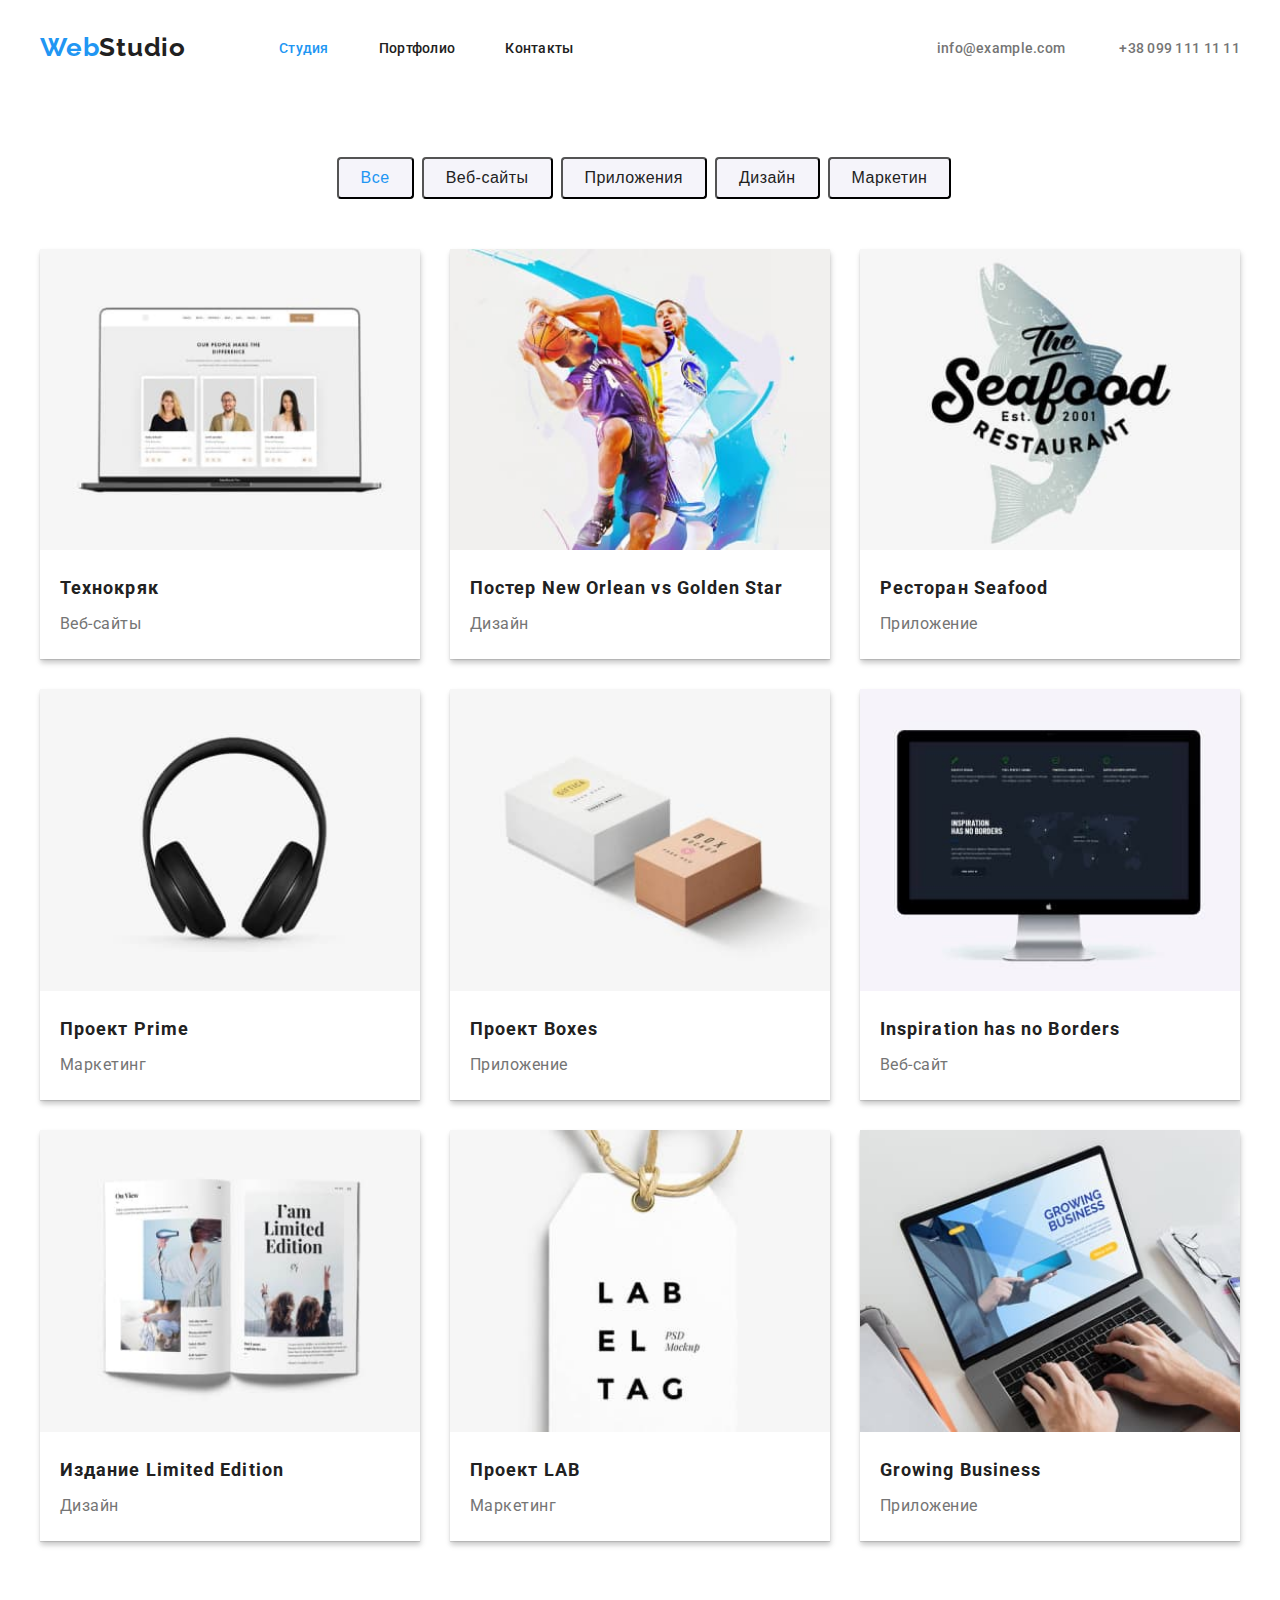
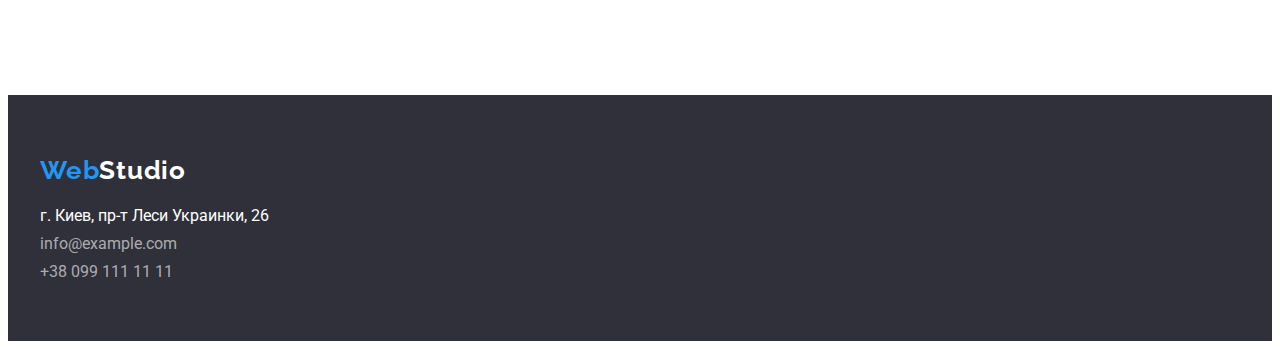
==== portfolio.html @ 837a4684 "1 sample" ====
<!DOCTYPE html>
<html lang="ru">

<head>
    <meta charset="UTF-8">
    <meta http-equiv="X-UA-Compatible" content="IE=edge">
    <meta name="viewport" content="width=device-width, initial-scale=1.0">
    <title>Портфолио</title>
    <link rel="preconnect" href="https://fonts.googleapis.com">
    <link rel="preconnect" href="https://fonts.gstatic.com" crossorigin>
    <link
        href="https://fonts.googleapis.com/css2?family=Raleway:wght@700&family=Roboto:wght@400;500;700;900&display=swap"
        rel="stylesheet">
    <link rel="stylesheet" href="https://cdnjs.cloudflare.com/ajax/libs/modern-normalize/1.1.0/modern-normalize.min.css"
        integrity="sha512-wpPYUAdjBVSE4KJnH1VR1HeZfpl1ub8YT/NKx4PuQ5NmX2tKuGu6U/JRp5y+Y8XG2tV+wKQpNHVUX03MfMFn9Q=="
        crossorigin="anonymous" referrerpolicy="no-referrer" />
    <link rel="stylesheet" href="./css/styles.css" />
</head>

<body>
    <!--Шапка сайта-->
    <header class="header">
        <div class="container header-container">
            <a class="header-logo link" href="/" target="_blank">
                <span id="logo-blue">Web</span><span id="logo-black">Studio</span>
            </a>
            <nav class="header-nav">
                <ul class="list header-list">
                    <li class="header-item"><a class="link header-link current" href="./index.html">Студия</a></li>
                    <li class="header-item"><a class="link header-link" href="">Портфолио</a></li>
                    <li class="header-item"><a class="link header-link" href="">Контакты</a></li>
                </ul>
            </nav>
            <div class="header-connect">
                <a class="link contact-contact" href="mailto:info@example.com">info@example.com</a></li>
                <a class="link contact-tel" href="tel:+380991111111">+38 099 111 11 11</a></li>
            </div>
        </div>
    </header>
    <main>
        <!--Герой-->
        <section class="about-buttons">
            <div class="container">
            <ul class="list btn-list">
                <li><button type="button" class="btn-item current">Все</button></li>
                <li><button type="button" class="btn-item">Веб-сайты</button></li>
                <li><button type="button" class="btn-item">Приложения</button></li>
                <li><button type="button" class="btn-item">Дизайн</button></li>
                <li><button type="button" class="btn-item">Маркетин</button></li>
                </div>
            </ul>
        </div>
            <!--Преимущества-->
            
            <div class="container cards">
            <ul class="about-cards">
                <li class="list card-list">
                    <article class="card">
                        <div class="card-thumb">
                    <img src="./images2/img-10.jpg" alt="" width="270">
                        </div>
                        <div class="card-content">
                    <h2 class="cards-title">Технокряк</h2>
                    <p class="cards-after-title">Веб-сайты</p>
                        </div>
                    </article>
                </li>
                <li class="list card-list">
                    <article class="card">
                        <div class="card-thumb">
                    <img src="./images2/img-3-2.jpg" alt="" width="270">
                    </div>
                    <div class="card-content">
                    <h2 lang="en" class="cards-title">Постер New Orlean vs Golden Star</h2>
                    <p class="cards-after-title">Дизайн</p>
                    </div>
                    </article>
                </li>
                <li class="list card-list">
                    <article class="card">
                        <div class="card-thumb">
                    <img src="./images2/img-4-2.jpg" alt="" width="270">
                    </div>
                    <div class="card-content">
                    <h2 lang="en" class="cards-title">Ресторан Seafood</h2>
                    <p class="cards-after-title">Приложение</p>
                    </div>
                    </article>
                </li>
                <li class="list card-list">
                    <article class="card">
                        <div class="card-thumb">
                    <img src="./images2/img-5-2.jpg" alt="" width="270">
                    </div>
                    <div class="card-content">
                    <h2 lang="en" class="cards-title">Проект Prime</h2>
                    <p class="cards-after-title">Маркетинг</p>
                    </div>
                    </article>
                </li>
                <li class="list card-list">
                    <article class="card">
                        <div class="card-thumb">
                    <img src="./images2/img-2-2.jpg" alt="" width="270">
                    </div>
                    <div class="card-content">
                    <h2 lang="en" class="cards-title">Проект Boxes</h2>
                    <p class="cards-after-title">Приложение</p>
                    </div>
                    </article>
                </li>
                <li class="list card-list">
                    <article class="card">
                        <div class="card-thumb">
                    <img src="./images2/img-6-3.jpg" alt="" width="270">
                    </div>
                    <div class="card-content">
                    <h2 lang="en" class="cards-title">Inspiration has no Borders</h2>
                    <p class="cards-after-title">Веб-сайт</p>
                    </div>
                    </article>
                </li>
                <li class="list card-list">
                    <article class="card">
                        <div class="card-thumb">
                    <img src="./images2/img-7-2.jpg" alt="" width="270">
                    </div>
                    <div class="card-content">
                    <h2 class="cards-title">Издание Limited Edition</h2>
                    <p class="cards-after-title">Дизайн</p>
                    </div>
                    </article>
                </li>
                <li class="list card-list">
                    <article class="card">
                        <div class="card-thumb">
                    <img src="./images2/img-8-2.jpg" alt="" width="270">
                    </div>
                    <div class="card-content">
                    <h2 lang="en" class="cards-title">Проект LAB</h2>
                    <p class="cards-after-title">Маркетинг</p>
                    </div>
                    </article>
                </li>
                <li class="list card-list">
                    <article class="card">
                        <div class="card-thumb">
                    <img src="./images2/img-9-2.jpg" alt="" width="270">
                    </div>
                    <div class="card-content">
                    <h2 lang="en" class="cards-title">Growing Business</h2>
                    <p class="cards-after-title">Приложение</p>
                    </div>
                    </article>
                </li>
            </div>
            </ul>
        </section>
    </main>

    <!--Футер-->

    <footer class="footer">
        <div class="container">
        <a class="footer-logo link" href="/" target="_blank">
            <span id="logo-blue">Web</span><span id="logo-white">Studio</span>
        </a>
        <address class="address">
            г. Киев, пр-т Леси Украинки, 26
        </address>
      <address class="address tel">
        <p class="kuku"><a class="link" href="mailto:info@example.com">info@example.com</a></p>
         <p><a class="link tel " href="tel:+380991111111">+38 099 111 11 11</a></p>
        </address>
        </div>
    </footer>
</body>

</html>
---- css/styles.css ----
:root {
  --header-color: #ffffff;
  --first-title-color: #212121;
  --second-title-color: #757575;
  --accent-color: #2196f3;
  --first-btn-color: #ffffff;
  --second-btn-color: #2196f3;
}

body {
  font-family: Roboto, sans-serif;
  color: var(--first-title-color);
}

p,
h1,
h2,
h3,
h4,
h5,
h6 {
  margin: 0;
}
ul,
ol {
  margin: 0;
  padding-left: 0;
}
img {
  display: block;
  min-width: 100%;
  height: auto;
}

.container {
  width: 1200px;
  padding-left: 15px;
  padding-right: 15px;
  margin: 0 auto;
}

.list {
  list-style: none;
}
.link {
  text-decoration: none;
}
.header-button {
  cursor: pointer;
}
.btn-item {
  cursor: pointer;
}

.img {
  display: block;
}
/* -----HEADER------- */

.header-link.current {
  color: #2196f3;
}
.btn-item.current {
  color: var(--accent-color);
}

.header {
  background: var(--header-color);
  padding-top: 24px;
  margin-bottom: 25px;
}
.header-container {
  display: flex;
  align-items: center;
}
.header-list {
  display: flex;
}
.header-connect {
  margin-left: auto;
}
.header-logo {
  font-family: Raleway;
  font-style: normal;
  font-weight: bold;
  font-size: 26px;
  line-height: 1.19;
  letter-spacing: 0.03em;
  color: var(--first-title-color);
  margin-right: 93px;
}
#logo-black {
  color: var(--first-title-color);
}

#logo-blue {
  color: var(--accent-color);
}

.contact-contact:hover,
.contact-contact:focus,
.contact-tel:hover,
.contact-tel:focus {
  color: var(--accent-color);
}

.header-link:hover,
.header-link:focus {
  color: var(--accent-color);
}

.header-button {
  font-family: inherit;
  font-weight: bold;
  font-size: 16px;
  line-height: 1.8;
  letter-spacing: 0.06em;
  color: var(--first-btn-color);
  background-color: var(--second-btn-color);
  padding-right: 32px;
  padding-left: 32px;
  padding-top: 10px;
  padding-bottom: 10px;
  border-radius: 4px;
}

.header-button:hover,
.header-button:focus {
  color: rgba(0, 0, 0, 0.15);
}
.main-button {
  padding-top: 200px;
  padding-bottom: 200px;
  background: rgba(47, 48, 58, 0.4);
  background-image: linear-gradient(
      rgba(47, 48, 58, 0.4),
      rgba(47, 48, 58, 0.4)
    ),
    url(../images3/Img-2.jpg);
  background-position: center;
  background-repeat: no-repeat;
  max-width: 1600px;
}

.pre-title-button {
  font-weight: 900;
  font-size: 44px;
  line-height: 1.36;
  text-align: center;
  letter-spacing: 0.06em;
  text-transform: uppercase;
  color: #a32c2c;
  margin-bottom: 30px;
  width: 686px;
  margin-right: auto;
  margin-left: auto;
}

.header-link {
  font-weight: 500;
  font-size: 14px;
  line-height: 1.14px;
  letter-spacing: 0.02em;
  color: #212121;
}
.header-item:not(:last-child) {
  margin-right: 50px;
}
.header-social-icon {
  display: flex;
  margin-right: 10px;
  justify-content: center;
  align-items: center;
}
.contact-contact {
  margin-right: 50px;
}

.contact-contact,
.contact-tel {
  font-weight: 500;
  font-size: 14px;
  line-height: 1.14;
  letter-spacing: 0.02em;
  color: #757575;
}

/* -----HERO------- */
.hero-container {
  justify-content: center;
}

.features {
  padding-top: 94px;
}
.about {
  padding-top: 94px;
  padding-bottom: 94px;
}

.hero {
  background-color: #e5e5e5;
}
.icon-features {
  background: #f5f4fa;
  border-radius: 4px;
  width: 270px;
  height: 120px;
  display: flex;
  justify-content: center;
  align-items: center;
  margin-bottom: 30px;
}

.features-item {
  font-weight: 500;
  font-size: 16px;
  line-height: 1.6;
  text-align: center;
  letter-spacing: 0.03em;
  color: #212121;
  width: 270px;
}

.features-item:not(:last-child) {
  margin-right: 30px;
}

.features-list {
  display: flex;
  justify-content: center;
}
.features-item h3 {
  font-weight: bold;
  font-size: 14px;
  line-height: 1.14;
  letter-spacing: 0.03em;
  text-transform: uppercase;
  color: #212121;
  text-align: left;
}
.features-after-title {
  font-weight: normal;
  font-size: 14px;
  line-height: 1.7;
  letter-spacing: 0.03em;
  color: #757575;
  display: list-item;
  text-align: left;
  margin-top: 10px;
}

.main-button {
  padding-top: 200px;
  padding-bottom: 200px;
  text-align: center;
}

.header-button:hover,
.header-button:focus {
  color: rgba(0, 0, 0, 0.15);
}
.about-title {
  font-weight: bold;
  font-size: 36px;
  line-height: 1.16;
  text-align: center;
  letter-spacing: 0.03em;
  color: #212121;
  margin-bottom: 50px;
}
.about-list {
  display: flex;
  flex-wrap: wrap;
}
.about-item:not(:last-child) {
  margin-right: 30px;
}

.team {
  padding-top: 94px;
  padding-bottom: 94px;
  background-color: #f5f4fa;
}
.team-list {
  display: flex;
  flex-wrap: wrap;
  padding: 0;
  margin: 0;
}

.our-team {
  background: #ffffff;
  box-shadow: 0px 1px 3px rgba(0, 0, 0, 0.12), 0px 1px 1px rgba(0, 0, 0, 0.14),
    0px 2px 1px rgba(0, 0, 0, 0.2);
  border-radius: 0px 0px 4px 4px;
  overflow: hidden;
}

.about-item-team:not(:last-child) {
  margin-right: 30px;
}

.team-pre-title {
  font-weight: bold;
  font-size: 36px;
  line-height: 1.16;
  text-align: center;
  letter-spacing: 0.03em;
  color: #212121;
  margin-bottom: 50px;
}
.team-content {
  padding-bottom: 30px;
  padding-top: 30px;
  box-shadow: 0px 1px 3px rgba(0, 0, 0, 0.12), 0px 1px 1px rgba(0, 0, 0, 0.14),
    0px 2px 1px rgba(0, 0, 0, 0.2);
}
.team-social-link {
  width: 44px;
  height: 44px;
  background-color: #ffffff;
  display: flex;
  justify-content: center;
  align-items: center;
  border-radius: 50%;
}

.team-social-link:hover,
.team-social-link:focus {
  background-color: #2196f3;
}

.team-social-link:hover .team-social-icon,
.team-social-link:focus .team-social-icon {
  fill: #ffffff;
}
.team-social-icon {
  fill: #afb1b8;
}

.team-social-list {
  display: flex;
  justify-content: center;
}
.team-social-item + .team-social-item {
  margin-left: 10px;
}

.team-title {
  font-weight: 500;
  font-size: 16px;
  line-height: 1.18;
  text-align: center;
  letter-spacing: 0.03em;
  color: #212121;
  padding-bottom: 10px;
}

.team-after-title {
  font-weight: normal;
  font-size: 16px;
  line-height: 1.18;
  text-align: center;
  letter-spacing: 0.03em;
  color: #757575;
  margin-bottom: 16px;
}
.about-buttons {
  margin-top: 94px;
}
.btn-item {
  font-weight: 500;
  font-size: 16px;
  line-height: 1.6;
  text-align: center;
  letter-spacing: 0.03em;
  color: #212121;
  background: #f5f4fa;
  border-radius: 4px;
  margin-bottom: 50px;
  padding-bottom: 6px;
  padding-top: 6px;
  padding-left: 22px;
  padding-right: 22px;
  margin-left: 8px;
}

.btn-list {
  display: flex;
  justify-content: center;
}
.btn-item:hover,
.btn-item:focus {
  color: #2196f3;
}
.btn-item:hover,
.btn-item:focus {
  box-shadow: 0px 3px 1px rgba(0, 0, 0, 0.1), 0px 1px 2px rgba(0, 0, 0, 0.08),
    0px 2px 2px rgba(0, 0, 0, 0.12);
  border-radius: 4px;
}
.about-cards {
  padding: 0;
  margin: 0;
  list-style: 0;
  display: flex;
  flex-wrap: wrap;
  margin-left: -30px;
  margin-bottom: 30px;
}
.card-list {
  width: calc(100% / 3 - 30px);
  margin-left: 30px;
  margin-bottom: 30px;
}
.card {
  background: #ffffff;
  border-radius: 1px solid #eeeeee;
  overflow: hidden;
  box-sizing: border-box;
  box-shadow: 0px 1px 1px rgba(0, 0, 0, 0.12), 0px 4px 4px rgba(0, 0, 0, 0.06),
    1px 4px 6px rgba(0, 0, 0, 0.16);
}

.card:hover {
  box-shadow: 0px 1px 1px rgba(0, 0, 0, 0.12), 0px 4px 4px rgba(0, 0, 0, 0.06),
    1px 4px 6px rgba(0, 0, 0, 0.16);
}

.container.cards {
  padding-bottom: 94px;
}

.card-content {
  padding-left: 20px;
  padding-right: 20px;
  padding-bottom: 20px;
  padding-top: 20px;
}

.cards-title {
  font-weight: bold;
  font-size: 18px;
  line-height: 2;
  letter-spacing: 0.06em;
  color: #212121;
}

.cards-after-title {
  font-weight: normal;
  font-size: 16px;
  line-height: 1.8;
  letter-spacing: 0.03em;
  color: #757575;
  margin-top: 4px;
}
.clients-title {
  font-family: Roboto;
  font-style: normal;
  font-weight: bold;
  font-size: 36px;
  line-height: 1.1;
  text-align: center;
  letter-spacing: 0.03em;
  color: #212121;
  margin-bottom: 50px;
}
.section-our-clients {
  padding-top: 94px;
  padding-bottom: 94px;
  background: #e5e5e5;
}
.clients-social-list {
  display: flex;
  justify-content: center;
  margin: 0;
  padding: 0;
}

.clients-social-item {
  margin-right: 30px;
}
.clients-social-link {
  width: 170px;
  height: 92px;
  display: flex;
  justify-content: center;
  align-items: center;
  border: 1px solid #afb1b8;
  box-sizing: border-box;
  border-radius: 4px;
}
/* -----FOOTER------- */

.footer {
  background-color: #2f303a;
  padding-top: 60px;
  padding-bottom: 60px;
}
.address {
  color: var(--header-color);
}
.footer-logo {
  font-family: Raleway;
  font-style: normal;
  font-weight: bold;
  font-size: 26px;
  line-height: 1.19;
  letter-spacing: 0.03em;
  color: #2196f3;
}
.footer .link:hover,
.footer .link:focus,
.footer .tel:hover,
.footer .tel:focus {
  color: var(--accent-color);
}

.footer .link,
.footer .tel {
  color: rgba(255, 255, 255, 0.6);
}
#logo-white {
  color: #ffffff;
}
.footer .address {
  font-style: normal;
}
.address.address.tel {
  margin-top: 9px;
}
.footer.footer-logo {
  padding-bottom: 9px;
  margin-top: 60px;
}
.address.address {
  margin-top: 20px;
}
.kuku {
  margin-bottom: 9px;
}

.footer-right-title {
  font-style: normal;
  font-weight: bold;
  font-size: 14px;
  line-height: 1.14;
  letter-spacing: 0.03em;
  text-transform: uppercase;
  color: #ffffff;
  text-align: center;
  text-align: left;
  margin-bottom: 20px;
}

.footer-social-link:hover,
.footer-social-link:focus {
  background-color: #2196f3;
}

.footer-social-link:hover .footer-social-icon,
.footer-social-link:focus .footer-social-icon {
  fill: #ffffff;
}
.footer-social-icon {
  fill: #ffffff;
}
.footer-social-link {
  width: 44px;
  height: 44px;
  background-color: rgba(255, 255, 255, 0.1);
  display: flex;
  justify-content: center;
  align-items: center;
  border-radius: 50%;
}

.footer-social-list {
  display: flex;
  justify-content: center;
}
.footer-social-item + .footer-social-item {
  margin-left: 10px;
}
.main-footer {
  display: flex;
  align-items: baseline;
}
.footer-right-title {
  padding-left: 156px;
}
.footer-social-list {
  padding-left: 70px;
}
.footer-right {
  text-align: left;
}
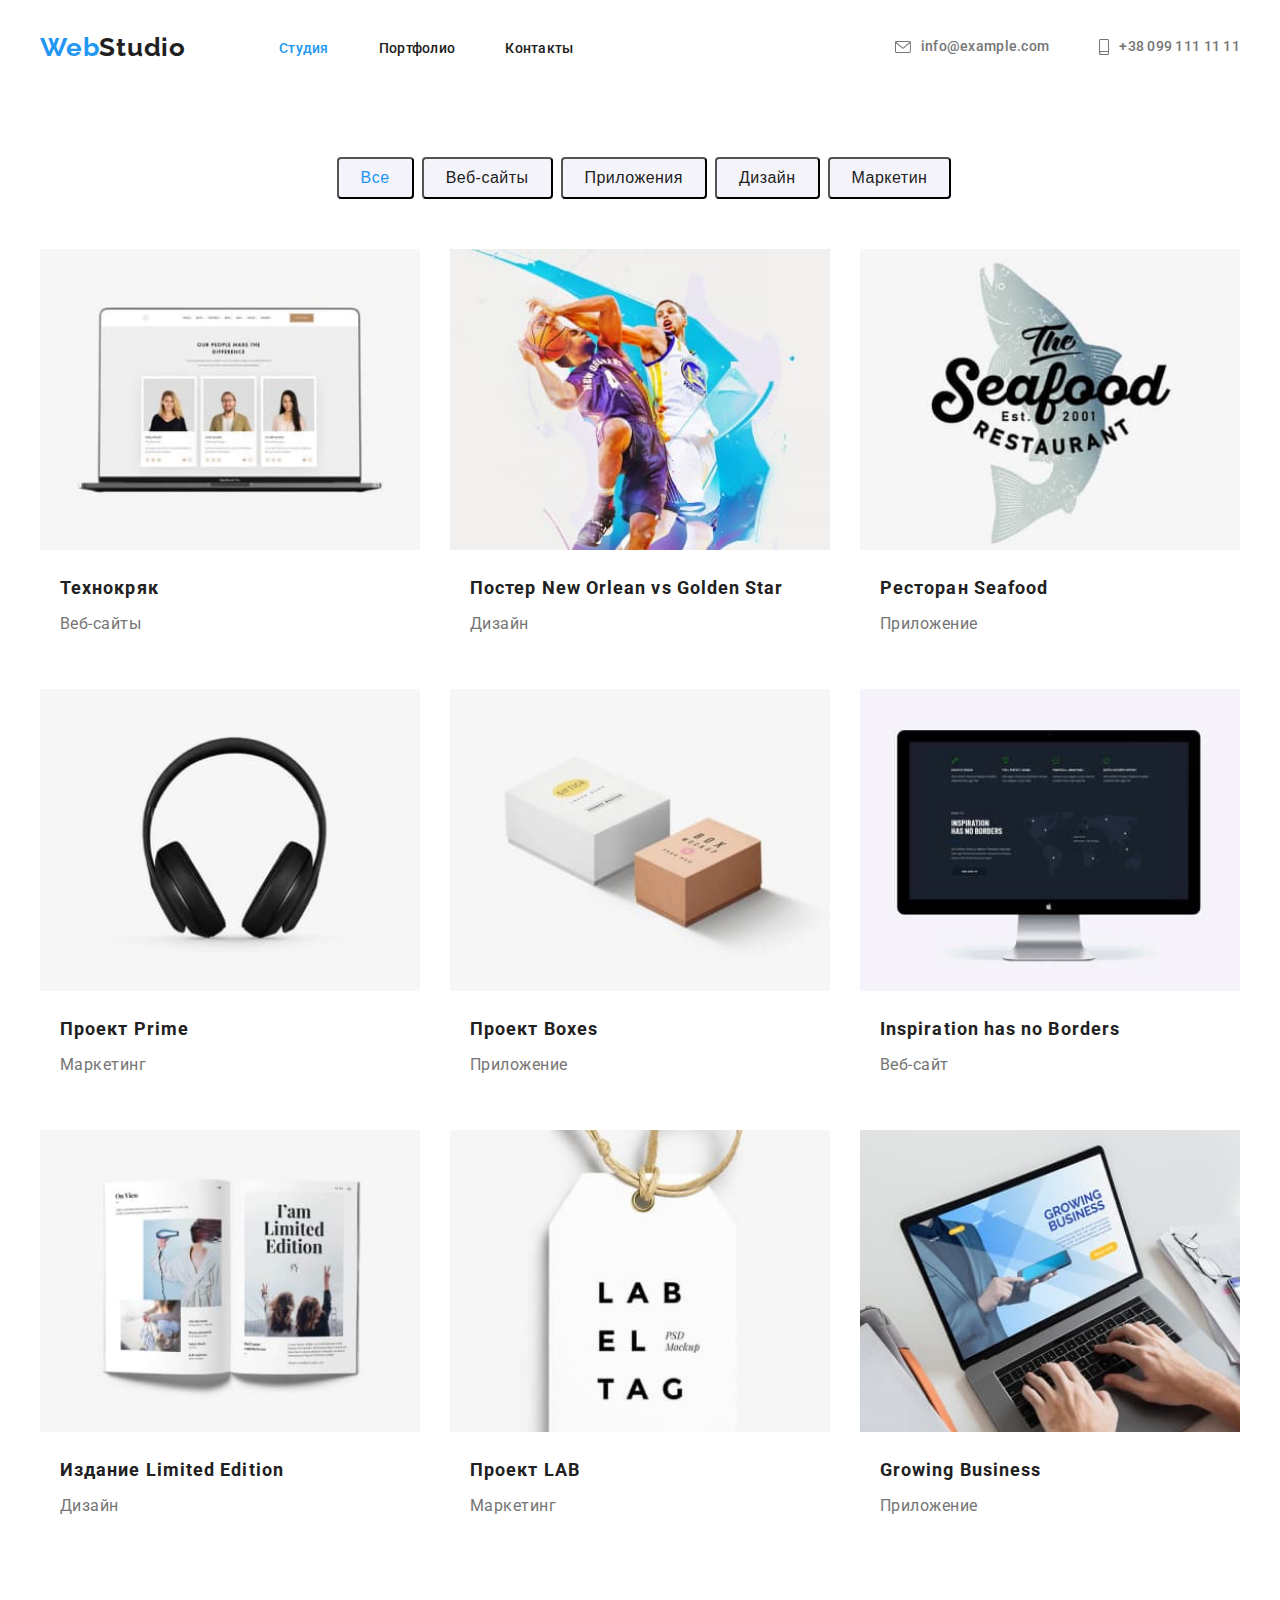
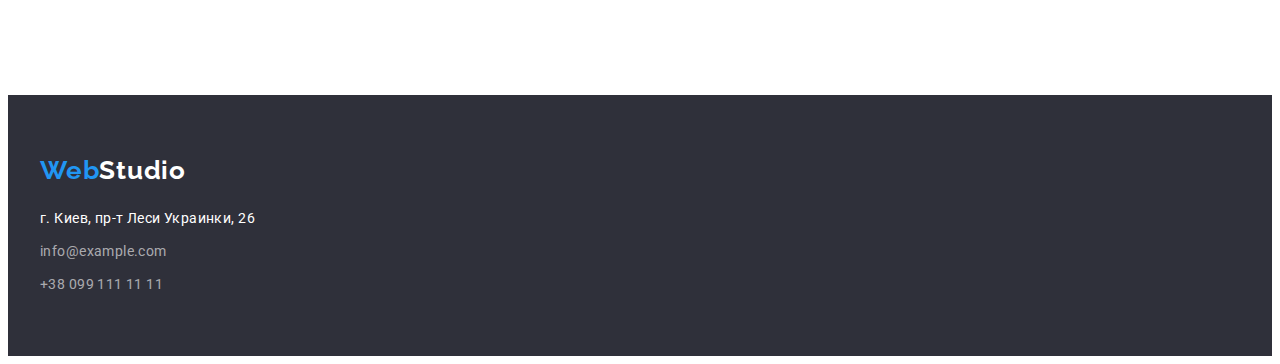
==== commit a805eef6: "second sample" ====
--- a/portfolio.html
+++ b/portfolio.html
@@ -32,8 +32,12 @@
                 </ul>
             </nav>
             <div class="header-connect">
-                <a class="link contact-contact" href="mailto:info@example.com">info@example.com</a></li>
-                <a class="link contact-tel" href="tel:+380991111111">+38 099 111 11 11</a></li>
+                <a class="link contact-contact" href="mailto:info@example.com"><svg class="header-social-icon" width="16" height="12">
+                        <use href="./images3/icons2.svg#icon-envelope-hover"></use>
+                    </svg>info@example.com</a>
+                <a class="link contact-tel" href="tel:+380991111111"><svg class="header-social-icon" width="10" height="16">
+                        <use href="./images3/icons2.svg#icon-smartphone"></use>
+                    </svg>+38 099 111 11 11</a>
             </div>
         </div>
     </header>
--- a/css/styles.css
+++ b/css/styles.css
@@ -78,6 +78,7 @@
 }
 .header-connect {
   margin-left: auto;
+  display: flex;
 }
 .header-logo {
   font-family: Raleway;
@@ -101,6 +102,10 @@
 .contact-contact:focus,
 .contact-tel:hover,
 .contact-tel:focus {
+  color: var(--accent-color);
+}
+.header-social-icon:hover,
+.header-social-icon:focus {
   color: var(--accent-color);
 }
 
@@ -149,7 +154,7 @@
   text-align: center;
   letter-spacing: 0.06em;
   text-transform: uppercase;
-  color: #a32c2c;
+  color: #ffffff;
   margin-bottom: 30px;
   width: 686px;
   margin-right: auto;
@@ -167,10 +172,8 @@
   margin-right: 50px;
 }
 .header-social-icon {
-  display: flex;
   margin-right: 10px;
-  justify-content: center;
-  align-items: center;
+  fill: currentColor;
 }
 .contact-contact {
   margin-right: 50px;
@@ -183,6 +186,8 @@
   line-height: 1.14;
   letter-spacing: 0.02em;
   color: #757575;
+  display: flex;
+  align-items: center;
 }
 
 /* -----HERO------- */
@@ -210,6 +215,24 @@
   justify-content: center;
   align-items: center;
   margin-bottom: 30px;
+}
+
+.features-social-link:hover,
+.features-social-link:focus {
+  fill: var(--accent-color);
+  border: 1px solid #2196f3;
+}
+.features-social-icon {
+  fill: #afb1b8;
+}
+.features-social-icon:hover,
+.features-social-icon:focus {
+  fill: #2196f3;
+}
+.icon-features:hover,
+.icon-features:focus {
+  fill: #2196f3;
+  border: 1px solid #2196f3;
 }
 
 .features-item {
@@ -386,20 +409,20 @@
   margin-left: 8px;
 }
 
-.btn-list {
-  display: flex;
-  justify-content: center;
-}
 .btn-item:hover,
 .btn-item:focus {
-  color: #2196f3;
-}
-.btn-item:hover,
-.btn-item:focus {
+  background-color: var(--accent-color);
+  color: #ffffff;
   box-shadow: 0px 3px 1px rgba(0, 0, 0, 0.1), 0px 1px 2px rgba(0, 0, 0, 0.08),
     0px 2px 2px rgba(0, 0, 0, 0.12);
   border-radius: 4px;
 }
+
+.btn-list {
+  display: flex;
+  justify-content: center;
+}
+
 .about-cards {
   padding: 0;
   margin: 0;
@@ -419,8 +442,6 @@
   border-radius: 1px solid #eeeeee;
   overflow: hidden;
   box-sizing: border-box;
-  box-shadow: 0px 1px 1px rgba(0, 0, 0, 0.12), 0px 4px 4px rgba(0, 0, 0, 0.06),
-    1px 4px 6px rgba(0, 0, 0, 0.16);
 }
 
 .card:hover {
@@ -469,7 +490,6 @@
 .section-our-clients {
   padding-top: 94px;
   padding-bottom: 94px;
-  background: #e5e5e5;
 }
 .clients-social-list {
   display: flex;
@@ -491,8 +511,20 @@
   box-sizing: border-box;
   border-radius: 4px;
 }
+
+.clients-social-link:hover,
+.clients-social-link:focus {
+  fill: var(--accent-color);
+  border: 1px solid #2196f3;
+}
+.clients-social-icon {
+  fill: #afb1b8;
+}
+.clients-social-icon:hover,
+.clients-social-icon:focus {
+  fill: #2196f3;
+}
 /* -----FOOTER------- */
-
 .footer {
   background-color: #2f303a;
   padding-top: 60px;
@@ -587,12 +619,24 @@
   display: flex;
   align-items: baseline;
 }
-.footer-right-title {
-  padding-left: 156px;
-}
-.footer-social-list {
-  padding-left: 70px;
-}
+
 .footer-right {
   text-align: left;
-}
+  margin-left: 70px;
+}
+.address.address {
+  font-family: Roboto;
+  font-style: normal;
+  font-weight: normal;
+  font-size: 14px;
+  line-height: 24px;
+  letter-spacing: 0.03em;
+}
+.link.tel {
+  font-family: Roboto;
+  font-style: normal;
+  font-weight: normal;
+  font-size: 14px;
+  line-height: 24px;
+  letter-spacing: 0.03em;
+}
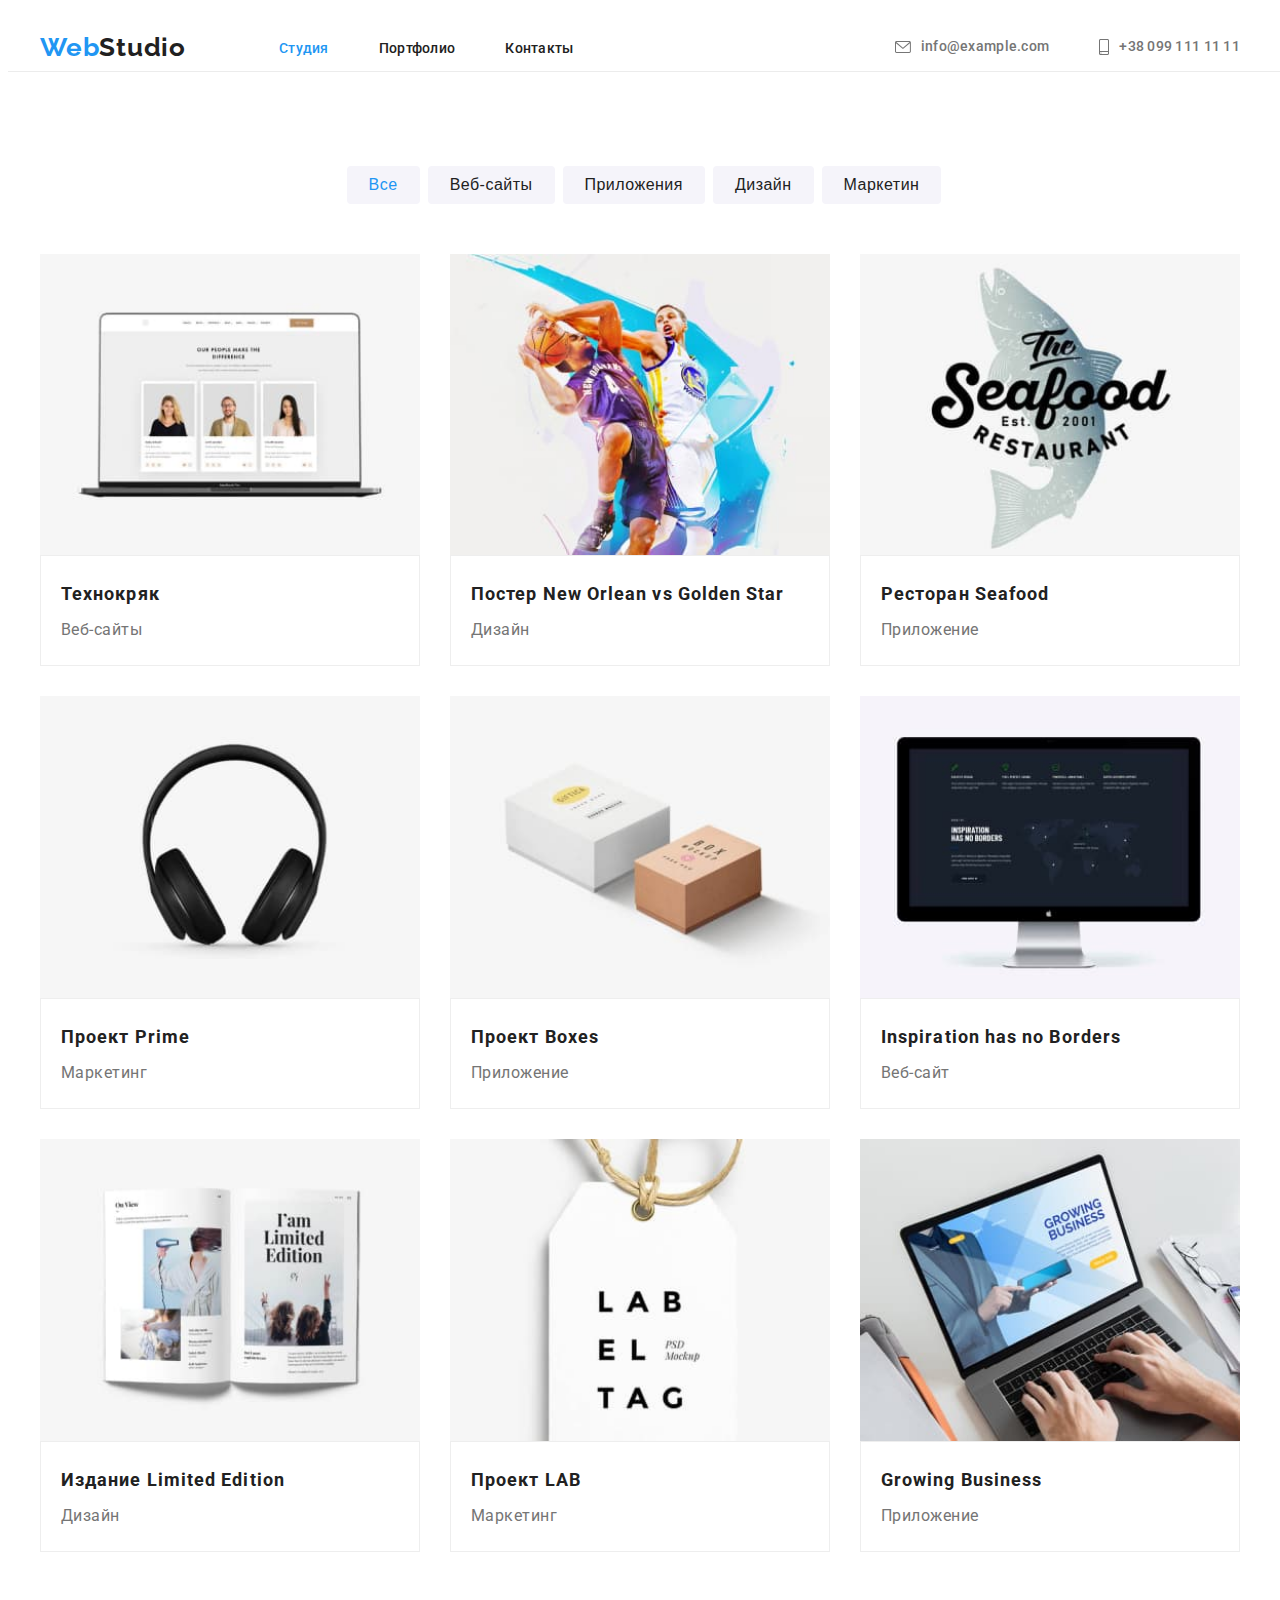
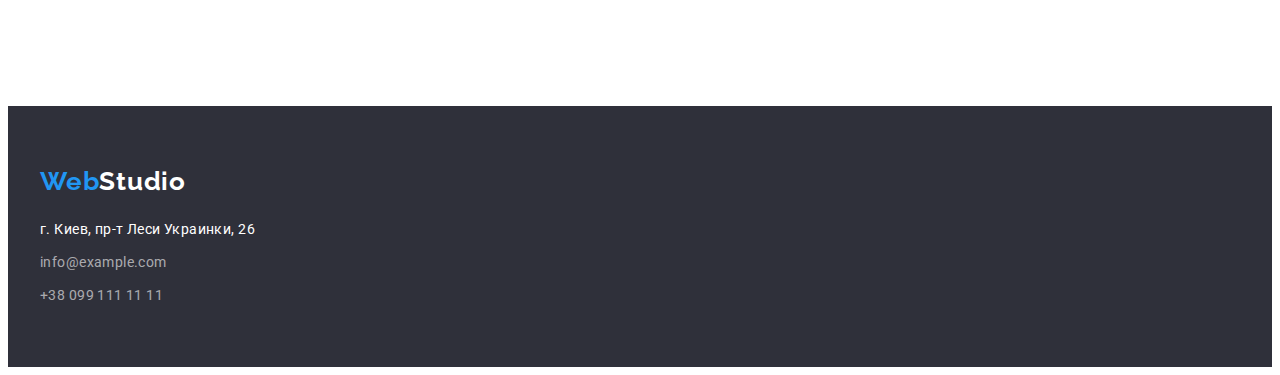
==== commit e0ae3b0e: "changes" ====
--- a/portfolio.html
+++ b/portfolio.html
@@ -40,7 +40,8 @@
                     </svg>+38 099 111 11 11</a>
             </div>
         </div>
-    </header>
+            <hr size="0" width="1600" color="#ECECEC">
+        </header>
     <main>
         <!--Герой-->
         <section class="about-buttons">
--- a/css/styles.css
+++ b/css/styles.css
@@ -68,6 +68,15 @@
   background: var(--header-color);
   padding-top: 24px;
   margin-bottom: 25px;
+}
+.hr {
+  margin: 0;
+  min-height: 100vh;
+  display: flex;
+  justify-content: center;
+  align-items: center;
+  border: 1px solid #ececec;
+  margin-top: 25px;
 }
 .header-container {
   display: flex;
@@ -217,22 +226,8 @@
   margin-bottom: 30px;
 }
 
-.features-social-link:hover,
-.features-social-link:focus {
-  fill: var(--accent-color);
-  border: 1px solid #2196f3;
-}
 .features-social-icon {
-  fill: #afb1b8;
-}
-.features-social-icon:hover,
-.features-social-icon:focus {
-  fill: #2196f3;
-}
-.icon-features:hover,
-.icon-features:focus {
-  fill: #2196f3;
-  border: 1px solid #2196f3;
+  fill: #212121;
 }
 
 .features-item {
@@ -407,6 +402,7 @@
   padding-left: 22px;
   padding-right: 22px;
   margin-left: 8px;
+  border: none;
 }
 
 .btn-item:hover,
@@ -458,6 +454,7 @@
   padding-right: 20px;
   padding-bottom: 20px;
   padding-top: 20px;
+  border: 1px solid #eeeeee;
 }
 
 .cards-title {
@@ -517,13 +514,10 @@
   fill: var(--accent-color);
   border: 1px solid #2196f3;
 }
-.clients-social-icon {
+.clients-social-link {
   fill: #afb1b8;
 }
-.clients-social-icon:hover,
-.clients-social-icon:focus {
-  fill: #2196f3;
-}
+
 /* -----FOOTER------- */
 .footer {
   background-color: #2f303a;
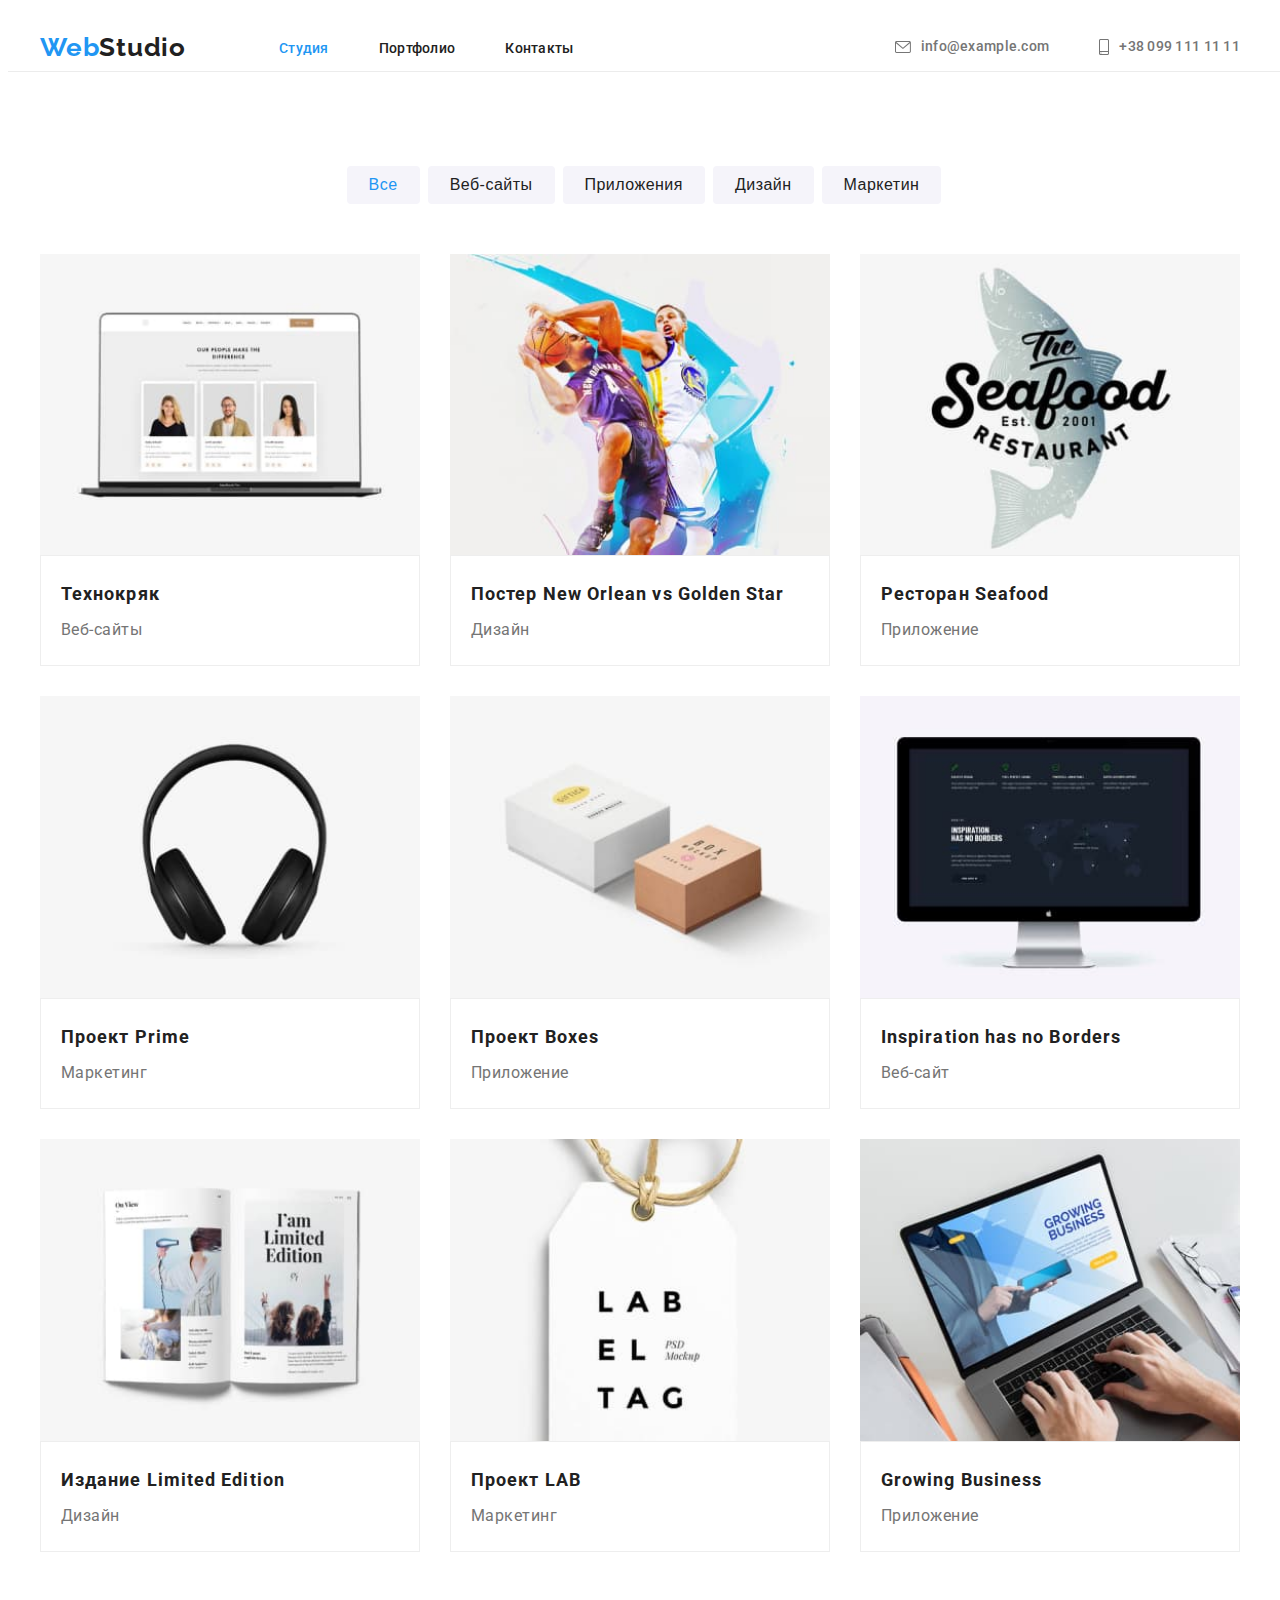
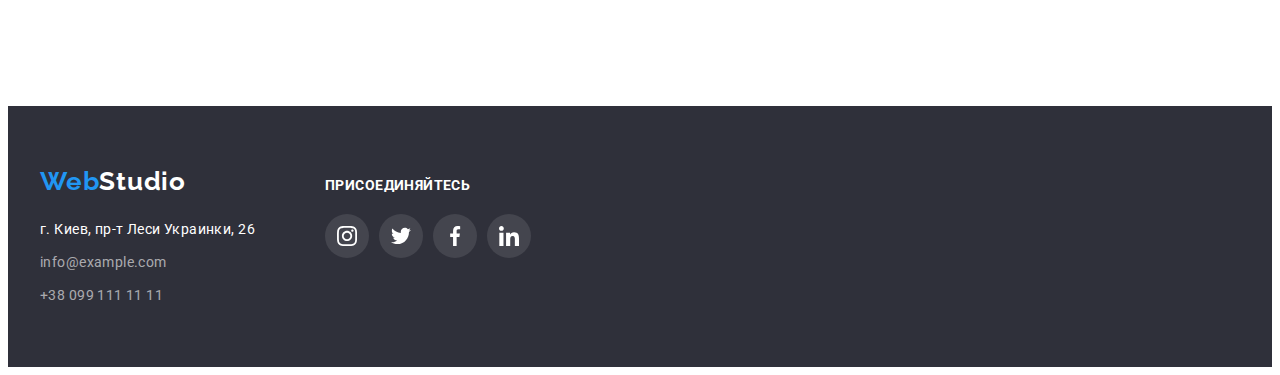
==== commit 1657f063: "changes" ====
--- a/portfolio.html
+++ b/portfolio.html
@@ -165,20 +165,48 @@
 
     <!--Футер-->
 
-    <footer class="footer">
-        <div class="container">
-        <a class="footer-logo link" href="/" target="_blank">
-            <span id="logo-blue">Web</span><span id="logo-white">Studio</span>
-        </a>
-        <address class="address">
-            г. Киев, пр-т Леси Украинки, 26
-        </address>
-      <address class="address tel">
-        <p class="kuku"><a class="link" href="mailto:info@example.com">info@example.com</a></p>
-         <p><a class="link tel " href="tel:+380991111111">+38 099 111 11 11</a></p>
-        </address>
-        </div>
-    </footer>
+<footer class="footer">
+    <div class="main-footer container">
+        <div class="footer-left">
+            <a class="footer-logo link" href="/" target="_blank">
+                <span id="logo-blue">Web</span><span id="logo-white">Studio</span>
+            </a>
+            <address class="address">
+                г. Киев, пр-т Леси Украинки, 26
+            </address>
+            <address class="address tel">
+                <p class="kuku"><a class="link" href="mailto:info@example.com">info@example.com</a></p>
+                <p><a class=" link tel" href="tel:+380991111111">+38 099 111 11 11</a></p>
+            </address>
+        </div>
+
+        <div class="footer-right">
+            <h3 class="footer-right-title">присоединяйтесь</h3>
+            <ul class="footer-social-list list">
+                <li class="footer-social-item">
+                    <a href="" class="footer-social-link"><svg class="footer-social-icon" width="20" height="20">
+                            <use href="./images3/icons.svg#icon-instagram"></use>
+                        </svg></a>
+                </li>
+                <li class="footer-social-item">
+                    <a href="" class="footer-social-link"><svg class="footer-social-icon" width="20" height="20">
+                            <use href="./images3/icons.svg#icon-twitter"></use>
+                        </svg></a>
+                </li>
+                <li class="footer-social-item">
+                    <a href="" class="footer-social-link"><svg class="footer-social-icon" width="20" height="20">
+                            <use href="./images3/icons.svg#icon-facebook"></use>
+                        </svg></a>
+                </li>
+                <li class="footer-social-item">
+                    <a href="" class="footer-social-link"><svg class="footer-social-icon" width="20" height="20">
+                            <use href="./images3/icons.svg#icon-linkedin"></use>
+                        </svg></a>
+                </li>
+            </ul>
+        </div>
+    </div>
+</footer>
 </body>
 
 </html>